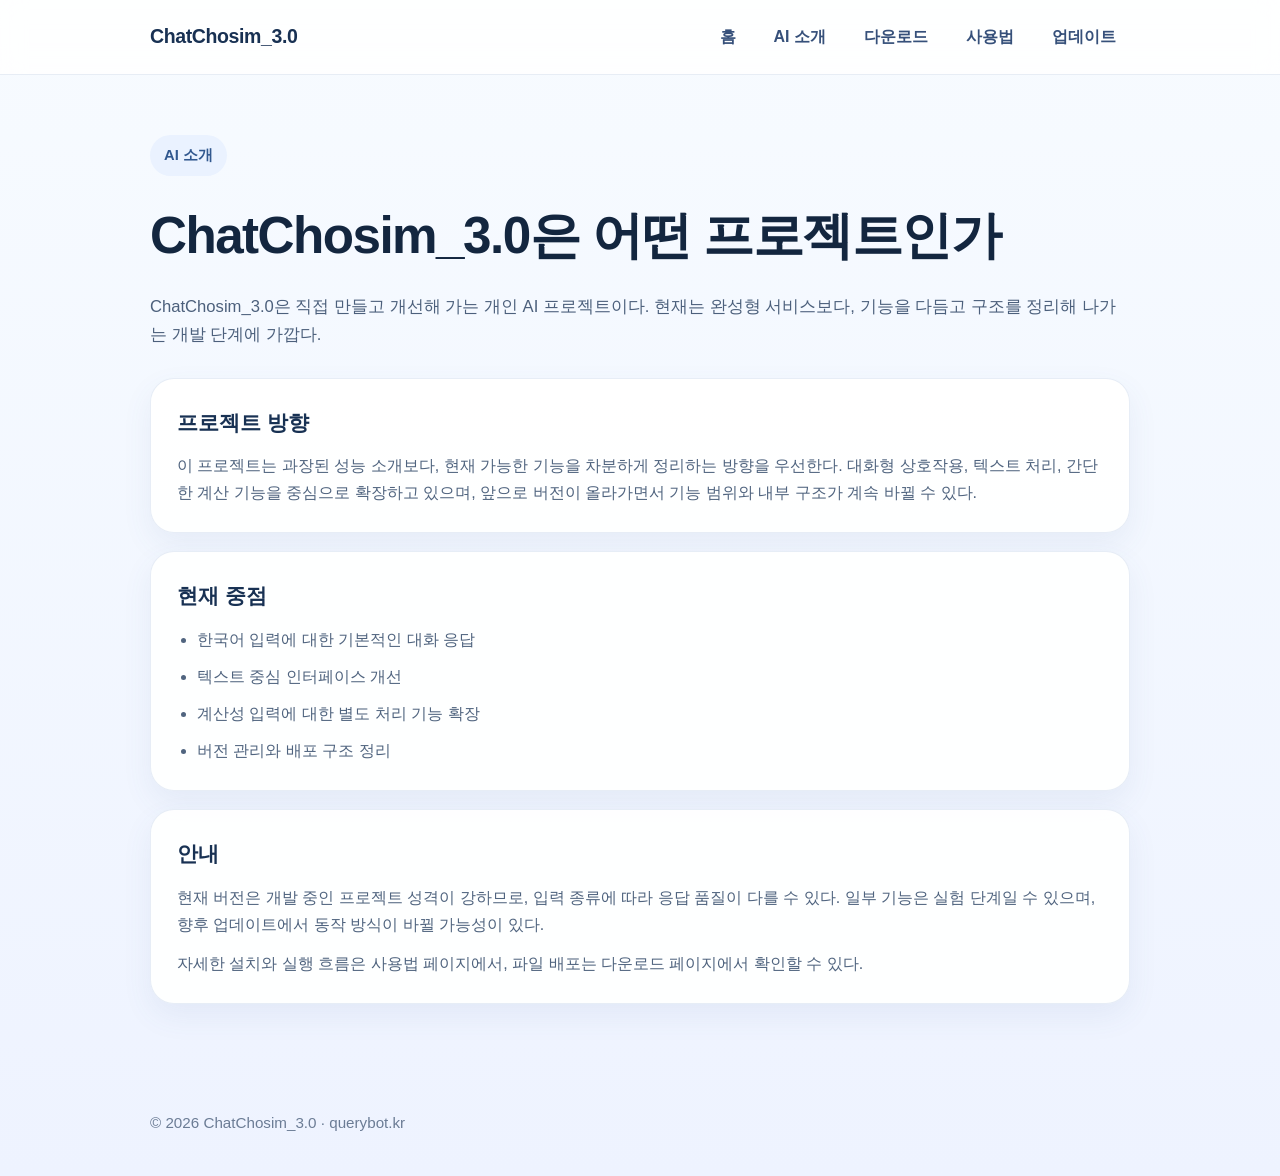
==== about/index.html @ 6b3f167e "Add introduction page for ChatChosim_3.0 project This file serves as the introduction page for the C" ====
<!DOCTYPE html>
<html lang="ko">
<head>
  <meta charset="UTF-8" />
  <meta name="viewport" content="width=device-width, initial-scale=1.0" />
  <title>AI 소개 | ChatChosim_3.0</title>
  <meta name="description" content="ChatChosim_3.0 프로젝트 소개 페이지입니다." />
  <style>
    * { box-sizing: border-box; }

    body {
      margin: 0;
      font-family: "Malgun Gothic", "Apple SD Gothic Neo", sans-serif;
      background: linear-gradient(180deg, #f7fbff 0%, #eef3ff 100%);
      color: #1f2a44;
      line-height: 1.7;
    }

    a { color: inherit; text-decoration: none; }

    .container {
      width: min(980px, calc(100% - 40px));
      margin: 0 auto;
    }

    header {
      position: sticky;
      top: 0;
      z-index: 1000;
      background: rgba(255, 255, 255, 0.82);
      backdrop-filter: blur(12px);
      border-bottom: 1px solid rgba(130, 153, 198, 0.18);
    }

    .header-inner {
      min-height: 74px;
      display: flex;
      align-items: center;
      justify-content: space-between;
      gap: 18px;
    }

    .brand {
      font-size: 1.22rem;
      font-weight: 800;
      letter-spacing: -0.02em;
      color: #183153;
    }

    nav {
      display: flex;
      flex-wrap: wrap;
      gap: 10px;
    }

    nav a {
      padding: 10px 14px;
      border-radius: 12px;
      font-weight: 700;
      color: #36507a;
      transition: background 0.2s ease, transform 0.2s ease;
    }

    nav a:hover {
      background: rgba(99, 124, 173, 0.12);
      transform: translateY(-1px);
    }

    main {
      padding: 60px 0 80px;
    }

    .page-head {
      margin-bottom: 28px;
    }

    .eyebrow {
      display: inline-block;
      padding: 8px 14px;
      border-radius: 999px;
      background: #eaf2ff;
      color: #31588f;
      font-size: 0.92rem;
      font-weight: 800;
      margin-bottom: 16px;
    }

    h1 {
      margin: 0 0 14px;
      font-size: clamp(2rem, 4vw, 3.2rem);
      letter-spacing: -0.03em;
      color: #13263f;
    }

    .lead {
      margin: 0;
      color: #4c607c;
      font-size: 1.04rem;
    }

    .panel {
      background: rgba(255, 255, 255, 0.92);
      border: 1px solid rgba(148, 171, 215, 0.22);
      border-radius: 24px;
      padding: 26px;
      box-shadow: 0 12px 30px rgba(78, 104, 158, 0.08);
      margin-top: 18px;
    }

    .panel h2 {
      margin: 0 0 12px;
      font-size: 1.3rem;
      color: #183153;
    }

    .panel p {
      margin: 0;
      color: #50647f;
    }

    .panel p + p {
      margin-top: 12px;
    }

    ul {
      margin: 0;
      padding-left: 20px;
      color: #50647f;
    }

    li + li {
      margin-top: 10px;
    }

    footer {
      padding: 26px 0 40px;
      color: #6b7c95;
      font-size: 0.95rem;
    }

    @media (max-width: 960px) {
      .header-inner {
        flex-direction: column;
        justify-content: center;
        padding: 14px 0;
      }

      nav {
        justify-content: center;
      }
    }
  </style>
</head>
<body>
  <header>
    <div class="container header-inner">
      <a href="/" class="brand">ChatChosim_3.0</a>
      <nav>
        <a href="/">홈</a>
        <a href="/about">AI 소개</a>
        <a href="/download">다운로드</a>
        <a href="/guide">사용법</a>
        <a href="/changelog">업데이트</a>
      </nav>
    </div>
  </header>

  <main>
    <div class="container">
      <div class="page-head">
        <div class="eyebrow">AI 소개</div>
        <h1>ChatChosim_3.0은 어떤 프로젝트인가</h1>
        <p class="lead">
          ChatChosim_3.0은 직접 만들고 개선해 가는 개인 AI 프로젝트이다.
          현재는 완성형 서비스보다, 기능을 다듬고 구조를 정리해 나가는 개발 단계에 가깝다.
        </p>
      </div>

      <section class="panel">
        <h2>프로젝트 방향</h2>
        <p>
          이 프로젝트는 과장된 성능 소개보다, 현재 가능한 기능을 차분하게 정리하는 방향을 우선한다.
          대화형 상호작용, 텍스트 처리, 간단한 계산 기능을 중심으로 확장하고 있으며,
          앞으로 버전이 올라가면서 기능 범위와 내부 구조가 계속 바뀔 수 있다.
        </p>
      </section>

      <section class="panel">
        <h2>현재 중점</h2>
        <ul>
          <li>한국어 입력에 대한 기본적인 대화 응답</li>
          <li>텍스트 중심 인터페이스 개선</li>
          <li>계산성 입력에 대한 별도 처리 기능 확장</li>
          <li>버전 관리와 배포 구조 정리</li>
        </ul>
      </section>

      <section class="panel">
        <h2>안내</h2>
        <p>
          현재 버전은 개발 중인 프로젝트 성격이 강하므로, 입력 종류에 따라 응답 품질이 다를 수 있다.
          일부 기능은 실험 단계일 수 있으며, 향후 업데이트에서 동작 방식이 바뀔 가능성이 있다.
        </p>
        <p>
          자세한 설치와 실행 흐름은 사용법 페이지에서, 파일 배포는 다운로드 페이지에서 확인할 수 있다.
        </p>
      </section>
    </div>
  </main>

  <footer>
    <div class="container">
      © 2026 ChatChosim_3.0 · querybot.kr
    </div>
  </footer>
</body>
</html>
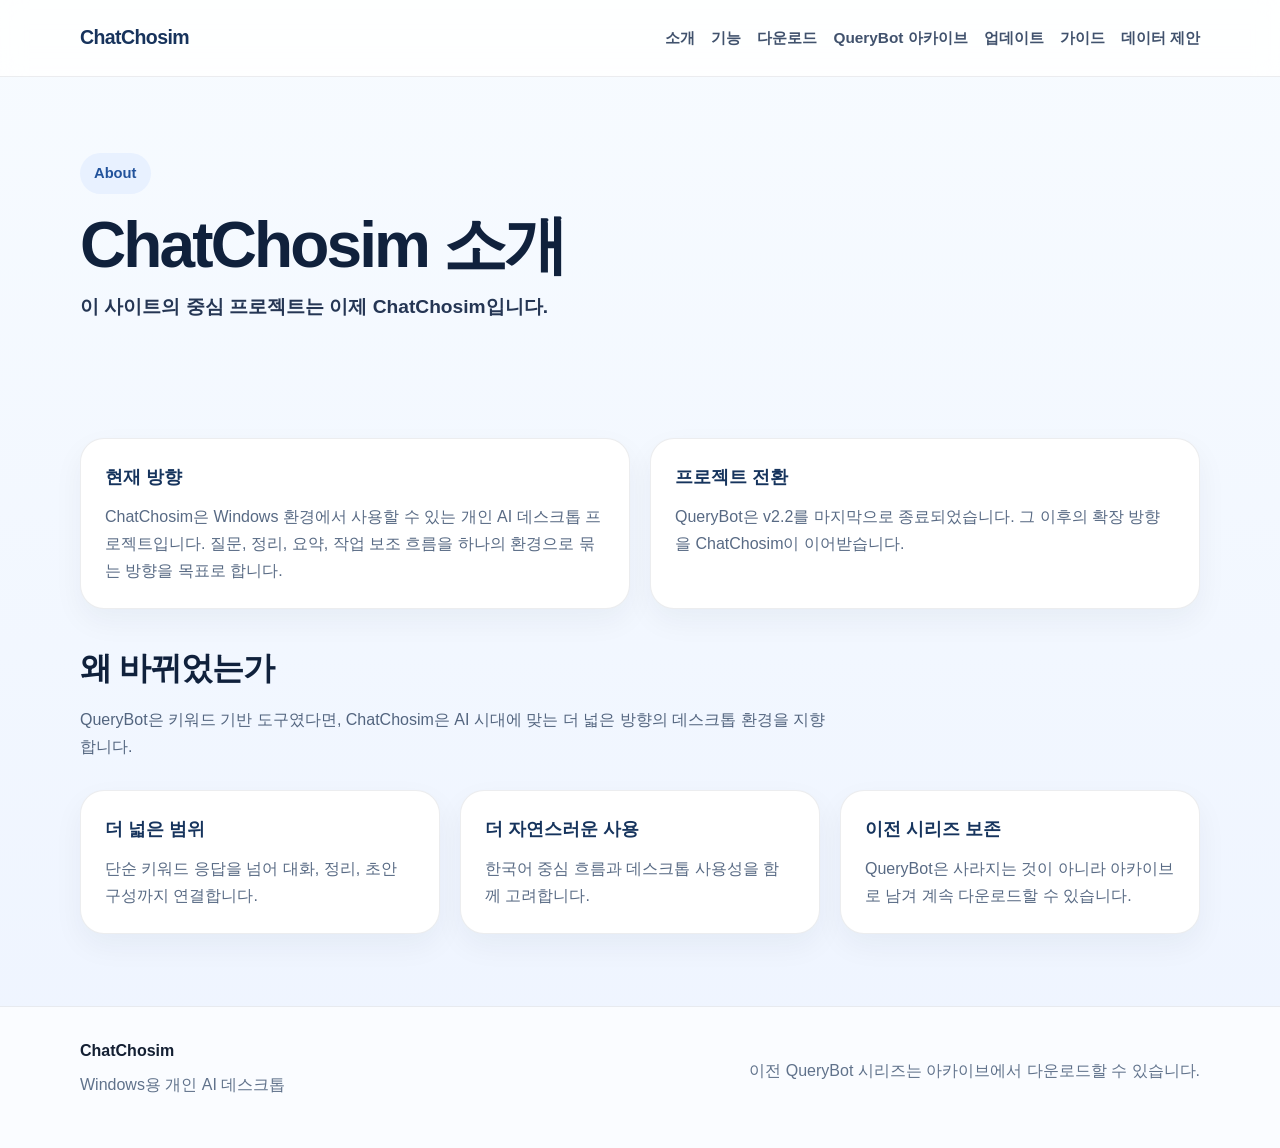
==== commit 8d8d7593: "Update index.html for ChatChosim project" ====
--- a/about/index.html
+++ b/about/index.html
@@ -3,214 +3,84 @@
 <head>
   <meta charset="UTF-8" />
   <meta name="viewport" content="width=device-width, initial-scale=1.0" />
-  <title>AI 소개 | ChatChosim_3.0</title>
-  <meta name="description" content="ChatChosim_3.0 프로젝트 소개 페이지입니다." />
-  <style>
-    * { box-sizing: border-box; }
-
-    body {
-      margin: 0;
-      font-family: "Malgun Gothic", "Apple SD Gothic Neo", sans-serif;
-      background: linear-gradient(180deg, #f7fbff 0%, #eef3ff 100%);
-      color: #1f2a44;
-      line-height: 1.7;
-    }
-
-    a { color: inherit; text-decoration: none; }
-
-    .container {
-      width: min(980px, calc(100% - 40px));
-      margin: 0 auto;
-    }
-
-    header {
-      position: sticky;
-      top: 0;
-      z-index: 1000;
-      background: rgba(255, 255, 255, 0.82);
-      backdrop-filter: blur(12px);
-      border-bottom: 1px solid rgba(130, 153, 198, 0.18);
-    }
-
-    .header-inner {
-      min-height: 74px;
-      display: flex;
-      align-items: center;
-      justify-content: space-between;
-      gap: 18px;
-    }
-
-    .brand {
-      font-size: 1.22rem;
-      font-weight: 800;
-      letter-spacing: -0.02em;
-      color: #183153;
-    }
-
-    nav {
-      display: flex;
-      flex-wrap: wrap;
-      gap: 10px;
-    }
-
-    nav a {
-      padding: 10px 14px;
-      border-radius: 12px;
-      font-weight: 700;
-      color: #36507a;
-      transition: background 0.2s ease, transform 0.2s ease;
-    }
-
-    nav a:hover {
-      background: rgba(99, 124, 173, 0.12);
-      transform: translateY(-1px);
-    }
-
-    main {
-      padding: 60px 0 80px;
-    }
-
-    .page-head {
-      margin-bottom: 28px;
-    }
-
-    .eyebrow {
-      display: inline-block;
-      padding: 8px 14px;
-      border-radius: 999px;
-      background: #eaf2ff;
-      color: #31588f;
-      font-size: 0.92rem;
-      font-weight: 800;
-      margin-bottom: 16px;
-    }
-
-    h1 {
-      margin: 0 0 14px;
-      font-size: clamp(2rem, 4vw, 3.2rem);
-      letter-spacing: -0.03em;
-      color: #13263f;
-    }
-
-    .lead {
-      margin: 0;
-      color: #4c607c;
-      font-size: 1.04rem;
-    }
-
-    .panel {
-      background: rgba(255, 255, 255, 0.92);
-      border: 1px solid rgba(148, 171, 215, 0.22);
-      border-radius: 24px;
-      padding: 26px;
-      box-shadow: 0 12px 30px rgba(78, 104, 158, 0.08);
-      margin-top: 18px;
-    }
-
-    .panel h2 {
-      margin: 0 0 12px;
-      font-size: 1.3rem;
-      color: #183153;
-    }
-
-    .panel p {
-      margin: 0;
-      color: #50647f;
-    }
-
-    .panel p + p {
-      margin-top: 12px;
-    }
-
-    ul {
-      margin: 0;
-      padding-left: 20px;
-      color: #50647f;
-    }
-
-    li + li {
-      margin-top: 10px;
-    }
-
-    footer {
-      padding: 26px 0 40px;
-      color: #6b7c95;
-      font-size: 0.95rem;
-    }
-
-    @media (max-width: 960px) {
-      .header-inner {
-        flex-direction: column;
-        justify-content: center;
-        padding: 14px 0;
-      }
-
-      nav {
-        justify-content: center;
-      }
-    }
-  </style>
+  <title>소개 | ChatChosim</title>
+  <meta name="description" content="ChatChosim 프로젝트 소개와 QueryBot에서 ChatChosim으로 이어진 방향을 설명합니다." />
+  <link rel="canonical" href="https://querybot.kr/about/" />
+  <link rel="stylesheet" href="/style.css" />
 </head>
 <body>
-  <header>
-    <div class="container header-inner">
-      <a href="/" class="brand">ChatChosim_3.0</a>
-      <nav>
-        <a href="/">홈</a>
-        <a href="/about">AI 소개</a>
-        <a href="/download">다운로드</a>
-        <a href="/guide">사용법</a>
-        <a href="/changelog">업데이트</a>
+  <header class="site-header">
+    <div class="container nav-wrap">
+      <a class="brand" href="/">ChatChosim</a>
+      <nav class="nav">
+        <a href="/about/">소개</a>
+        <a href="/features/">기능</a>
+        <a href="/download/">다운로드</a>
+        <a href="/archive/">QueryBot 아카이브</a>
+        <a href="/changelog/">업데이트</a>
+        <a href="/guide/">가이드</a>
+        <a href="/contribute/">데이터 제안</a>
       </nav>
     </div>
   </header>
 
   <main>
-    <div class="container">
-      <div class="page-head">
-        <div class="eyebrow">AI 소개</div>
-        <h1>ChatChosim_3.0은 어떤 프로젝트인가</h1>
-        <p class="lead">
-          ChatChosim_3.0은 직접 만들고 개선해 가는 개인 AI 프로젝트이다.
-          현재는 완성형 서비스보다, 기능을 다듬고 구조를 정리해 나가는 개발 단계에 가깝다.
-        </p>
+    <section class="page-hero">
+      <div class="container">
+        <span class="eyebrow">About</span>
+        <h1>ChatChosim 소개</h1>
+        <p class="lead">이 사이트의 중심 프로젝트는 이제 ChatChosim입니다.</p>
       </div>
+    </section>
 
-      <section class="panel">
-        <h2>프로젝트 방향</h2>
-        <p>
-          이 프로젝트는 과장된 성능 소개보다, 현재 가능한 기능을 차분하게 정리하는 방향을 우선한다.
-          대화형 상호작용, 텍스트 처리, 간단한 계산 기능을 중심으로 확장하고 있으며,
-          앞으로 버전이 올라가면서 기능 범위와 내부 구조가 계속 바뀔 수 있다.
-        </p>
-      </section>
+    <section class="section">
+      <div class="container">
+        <div class="grid two">
+          <div class="panel">
+            <h3>현재 방향</h3>
+            <p>
+              ChatChosim은 Windows 환경에서 사용할 수 있는 개인 AI 데스크톱 프로젝트입니다.
+              질문, 정리, 요약, 작업 보조 흐름을 하나의 환경으로 묶는 방향을 목표로 합니다.
+            </p>
+          </div>
+          <div class="panel">
+            <h3>프로젝트 전환</h3>
+            <p>
+              QueryBot은 v2.2를 마지막으로 종료되었습니다.
+              그 이후의 확장 방향을 ChatChosim이 이어받습니다.
+            </p>
+          </div>
+        </div>
 
-      <section class="panel">
-        <h2>현재 중점</h2>
-        <ul>
-          <li>한국어 입력에 대한 기본적인 대화 응답</li>
-          <li>텍스트 중심 인터페이스 개선</li>
-          <li>계산성 입력에 대한 별도 처리 기능 확장</li>
-          <li>버전 관리와 배포 구조 정리</li>
-        </ul>
-      </section>
+        <div class="section-heading" style="margin-top:32px;">
+          <h2>왜 바뀌었는가</h2>
+          <p>
+            QueryBot은 키워드 기반 도구였다면, ChatChosim은 AI 시대에 맞는 더 넓은 방향의 데스크톱 환경을 지향합니다.
+          </p>
+        </div>
 
-      <section class="panel">
-        <h2>안내</h2>
-        <p>
-          현재 버전은 개발 중인 프로젝트 성격이 강하므로, 입력 종류에 따라 응답 품질이 다를 수 있다.
-          일부 기능은 실험 단계일 수 있으며, 향후 업데이트에서 동작 방식이 바뀔 가능성이 있다.
-        </p>
-        <p>
-          자세한 설치와 실행 흐름은 사용법 페이지에서, 파일 배포는 다운로드 페이지에서 확인할 수 있다.
-        </p>
-      </section>
-    </div>
+        <div class="grid three">
+          <div class="info-card">
+            <h3>더 넓은 범위</h3>
+            <p>단순 키워드 응답을 넘어 대화, 정리, 초안 구성까지 연결합니다.</p>
+          </div>
+          <div class="info-card">
+            <h3>더 자연스러운 사용</h3>
+            <p>한국어 중심 흐름과 데스크톱 사용성을 함께 고려합니다.</p>
+          </div>
+          <div class="info-card">
+            <h3>이전 시리즈 보존</h3>
+            <p>QueryBot은 사라지는 것이 아니라 아카이브로 남겨 계속 다운로드할 수 있습니다.</p>
+          </div>
+        </div>
+      </div>
+    </section>
   </main>
 
-  <footer>
-    <div class="container">
-      © 2026 ChatChosim_3.0 · querybot.kr
+  <footer class="site-footer">
+    <div class="container footer-wrap">
+      <div><strong>ChatChosim</strong><p>Windows용 개인 AI 데스크톱</p></div>
+      <div class="footer-right"><p>이전 QueryBot 시리즈는 아카이브에서 다운로드할 수 있습니다.</p></div>
     </div>
   </footer>
 </body>
--- a/style.css
+++ b/style.css
@@ -0,0 +1,590 @@
+* {
+  box-sizing: border-box;
+}
+
+html {
+  scroll-behavior: smooth;
+}
+
+body {
+  margin: 0;
+  font-family: "Pretendard", "Apple SD Gothic Neo", "Malgun Gothic", sans-serif;
+  background: linear-gradient(180deg, #f7fbff 0%, #eef4ff 100%);
+  color: #142033;
+  line-height: 1.7;
+}
+
+a {
+  text-decoration: none;
+  color: inherit;
+}
+
+.container {
+  width: min(1120px, calc(100% - 40px));
+  margin: 0 auto;
+}
+
+.site-header {
+  position: sticky;
+  top: 0;
+  z-index: 50;
+  backdrop-filter: blur(12px);
+  background: rgba(255, 255, 255, 0.82);
+  border-bottom: 1px solid rgba(20, 32, 51, 0.08);
+}
+
+.nav-wrap {
+  min-height: 76px;
+  display: flex;
+  align-items: center;
+  justify-content: space-between;
+  gap: 24px;
+}
+
+.brand {
+  font-size: 1.22rem;
+  font-weight: 800;
+  color: #17335c;
+  letter-spacing: -0.03em;
+}
+
+.nav {
+  display: flex;
+  flex-wrap: wrap;
+  gap: 16px;
+}
+
+.nav a {
+  color: #41526d;
+  font-size: 0.96rem;
+  font-weight: 700;
+}
+
+.nav a:hover {
+  color: #17335c;
+}
+
+.hero {
+  padding: 88px 0 72px;
+}
+
+.hero-grid {
+  display: grid;
+  grid-template-columns: 1.1fr 0.9fr;
+  gap: 36px;
+  align-items: center;
+}
+
+.eyebrow {
+  display: inline-block;
+  margin-bottom: 18px;
+  padding: 8px 14px;
+  border-radius: 999px;
+  background: #e8f1ff;
+  color: #22539c;
+  font-size: 0.92rem;
+  font-weight: 700;
+}
+
+.hero h1,
+.page-hero h1 {
+  margin: 0 0 12px;
+  font-size: clamp(2.7rem, 5vw, 4.8rem);
+  line-height: 1.05;
+  letter-spacing: -0.045em;
+  color: #10213c;
+}
+
+.hero-subtitle,
+.page-hero .lead {
+  margin: 0 0 12px;
+  font-size: 1.2rem;
+  color: #253654;
+  font-weight: 700;
+}
+
+.hero-desc {
+  margin: 0;
+  font-size: 1rem;
+  color: #4a5b76;
+  max-width: 680px;
+}
+
+.hero-actions,
+.page-actions {
+  display: flex;
+  flex-wrap: wrap;
+  gap: 14px;
+  margin-top: 28px;
+}
+
+.btn {
+  display: inline-flex;
+  align-items: center;
+  justify-content: center;
+  min-height: 48px;
+  padding: 0 18px;
+  border-radius: 14px;
+  font-weight: 800;
+  border: 1px solid transparent;
+  transition: 0.18s ease;
+}
+
+.btn:hover {
+  transform: translateY(-1px);
+}
+
+.btn-primary {
+  background: linear-gradient(135deg, #377dff 0%, #6aa7ff 100%);
+  color: #ffffff;
+  box-shadow: 0 10px 24px rgba(55, 125, 255, 0.22);
+}
+
+.btn-secondary {
+  background: #ffffff;
+  color: #1b3560;
+  border-color: rgba(27, 53, 96, 0.12);
+  box-shadow: 0 8px 20px rgba(16, 33, 60, 0.06);
+}
+
+.hero-badges {
+  display: flex;
+  flex-wrap: wrap;
+  gap: 10px;
+  margin-top: 26px;
+}
+
+.hero-badges span {
+  padding: 9px 12px;
+  border-radius: 999px;
+  background: rgba(255, 255, 255, 0.92);
+  color: #4c5d77;
+  font-size: 0.9rem;
+  font-weight: 700;
+  border: 1px solid rgba(20, 32, 51, 0.08);
+}
+
+.hero-card {
+  display: flex;
+  justify-content: center;
+}
+
+.app-window {
+  width: 100%;
+  max-width: 520px;
+  background: #ffffff;
+  border: 1px solid rgba(20, 32, 51, 0.08);
+  border-radius: 28px;
+  overflow: hidden;
+  box-shadow: 0 24px 60px rgba(19, 45, 84, 0.12);
+}
+
+.app-topbar {
+  display: flex;
+  gap: 8px;
+  padding: 14px 16px;
+  background: #f5f8ff;
+  border-bottom: 1px solid rgba(20, 32, 51, 0.06);
+}
+
+.app-topbar span {
+  width: 10px;
+  height: 10px;
+  border-radius: 50%;
+  background: #c7d6f8;
+}
+
+.app-body {
+  display: grid;
+  grid-template-columns: 160px 1fr;
+  min-height: 340px;
+}
+
+.sidebar-mock {
+  background: #f8fbff;
+  border-right: 1px solid rgba(20, 32, 51, 0.06);
+  padding: 18px 14px;
+}
+
+.sidebar-title {
+  font-weight: 800;
+  color: #17335c;
+  margin-bottom: 16px;
+}
+
+.sidebar-item {
+  padding: 10px 12px;
+  border-radius: 12px;
+  color: #4e5d75;
+  font-weight: 700;
+  margin-bottom: 8px;
+}
+
+.sidebar-item.active {
+  background: #e8f1ff;
+  color: #2553a0;
+}
+
+.content-mock {
+  padding: 18px;
+  background: #ffffff;
+}
+
+.mock-card {
+  background: #f7faff;
+  border: 1px solid rgba(20, 32, 51, 0.06);
+  border-radius: 18px;
+  padding: 14px;
+  margin-bottom: 12px;
+}
+
+.mock-card strong {
+  display: block;
+  color: #16345d;
+  margin-bottom: 6px;
+}
+
+.mock-card p {
+  margin: 0;
+  color: #50617c;
+}
+
+.mock-card.highlight {
+  background: linear-gradient(180deg, #eef5ff 0%, #f8fbff 100%);
+}
+
+.mock-row {
+  display: grid;
+  grid-template-columns: repeat(3, 1fr);
+  gap: 10px;
+}
+
+.mini-card {
+  padding: 12px 10px;
+  background: #f7faff;
+  border: 1px solid rgba(20, 32, 51, 0.06);
+  border-radius: 14px;
+  text-align: center;
+  font-weight: 700;
+  color: #4d607c;
+}
+
+.page-hero {
+  padding: 76px 0 30px;
+}
+
+.section {
+  padding: 72px 0;
+}
+
+.section.alt {
+  background: rgba(255, 255, 255, 0.58);
+  border-top: 1px solid rgba(20, 32, 51, 0.04);
+  border-bottom: 1px solid rgba(20, 32, 51, 0.04);
+}
+
+.section-heading {
+  max-width: 760px;
+  margin-bottom: 30px;
+}
+
+.section-heading h2 {
+  margin: 0 0 10px;
+  font-size: 2rem;
+  color: #10213c;
+  letter-spacing: -0.03em;
+}
+
+.section-heading p,
+.page-hero p {
+  margin: 0;
+  color: #53657f;
+  font-size: 1rem;
+}
+
+.grid {
+  display: grid;
+  gap: 20px;
+}
+
+.grid.two {
+  grid-template-columns: repeat(2, 1fr);
+}
+
+.grid.three {
+  grid-template-columns: repeat(3, 1fr);
+}
+
+.grid.four {
+  grid-template-columns: repeat(4, 1fr);
+}
+
+.info-card,
+.feature-card,
+.archive-card,
+.roadmap-card,
+.download-card,
+.panel,
+.faq-item,
+.form-card {
+  background: #ffffff;
+  border: 1px solid rgba(20, 32, 51, 0.08);
+  border-radius: 24px;
+  padding: 24px;
+  box-shadow: 0 12px 30px rgba(16, 33, 60, 0.05);
+}
+
+.card-link:hover {
+  transform: translateY(-2px);
+}
+
+.info-card h3,
+.feature-card h3,
+.archive-card h3,
+.download-card h3,
+.panel h3 {
+  margin: 0 0 10px;
+  color: #16345d;
+  font-size: 1.1rem;
+}
+
+.info-card p,
+.feature-card p,
+.archive-card p,
+.download-card p,
+.panel p {
+  margin: 0;
+  color: #586a84;
+}
+
+.download-main {
+  display: grid;
+  grid-template-columns: 1.15fr 0.85fr;
+  gap: 22px;
+}
+
+.download-card.featured {
+  background: linear-gradient(180deg, #ffffff 0%, #f7fbff 100%);
+}
+
+.tag,
+.version-badge {
+  display: inline-block;
+  margin-bottom: 14px;
+  padding: 7px 11px;
+  border-radius: 999px;
+  font-size: 0.85rem;
+  font-weight: 800;
+}
+
+.tag {
+  background: #e8f1ff;
+  color: #2553a0;
+}
+
+.tag-gray {
+  background: #eef1f5;
+  color: #556274;
+}
+
+.download-list,
+.clean-list {
+  margin: 16px 0 22px;
+  padding-left: 18px;
+  color: #51637d;
+}
+
+.archive-note {
+  margin-bottom: 20px;
+  padding: 15px 18px;
+  background: #ffffff;
+  border: 1px solid rgba(20, 32, 51, 0.08);
+  border-radius: 16px;
+  color: #51637d;
+  font-weight: 700;
+}
+
+.version-badge {
+  background: #edf5ff;
+  color: #21539e;
+}
+
+.version-badge.version-old {
+  background: #f1f4f8;
+  color: #5d6c7d;
+}
+
+.roadmap-card {
+  text-align: center;
+  font-weight: 800;
+  color: #23416f;
+  min-height: 90px;
+  display: flex;
+  align-items: center;
+  justify-content: center;
+}
+
+.faq-list {
+  display: grid;
+  gap: 14px;
+}
+
+.faq-item summary {
+  cursor: pointer;
+  font-weight: 800;
+  color: #17335c;
+  list-style: none;
+}
+
+.faq-item summary::-webkit-details-marker {
+  display: none;
+}
+
+.faq-item p {
+  margin: 12px 0 0;
+  color: #5a6c86;
+}
+
+.notice {
+  margin-top: 18px;
+  padding: 14px 16px;
+  border-radius: 16px;
+  background: #f4f8ff;
+  border: 1px solid rgba(55, 125, 255, 0.12);
+  color: #46607d;
+  font-weight: 700;
+}
+
+.form-grid {
+  display: grid;
+  gap: 16px;
+}
+
+.form-group label {
+  display: block;
+  margin-bottom: 8px;
+  font-weight: 800;
+  color: #16345d;
+}
+
+.form-group input,
+.form-group textarea,
+.form-group select {
+  width: 100%;
+  padding: 14px 16px;
+  border: 1px solid rgba(20, 32, 51, 0.12);
+  border-radius: 14px;
+  font: inherit;
+  color: #16345d;
+  background: #ffffff;
+}
+
+.form-group textarea {
+  min-height: 160px;
+  resize: vertical;
+}
+
+.helper {
+  margin-top: 6px;
+  font-size: 0.92rem;
+  color: #60728b;
+}
+
+.page-list {
+  display: grid;
+  gap: 14px;
+}
+
+.page-list a {
+  display: block;
+  padding: 18px 20px;
+  border-radius: 18px;
+  background: #ffffff;
+  border: 1px solid rgba(20, 32, 51, 0.08);
+  box-shadow: 0 10px 24px rgba(16, 33, 60, 0.04);
+  font-weight: 800;
+  color: #17335c;
+}
+
+.page-list span {
+  display: block;
+  margin-top: 6px;
+  font-weight: 600;
+  color: #5d6f89;
+}
+
+.site-footer {
+  padding: 30px 0 50px;
+  border-top: 1px solid rgba(20, 32, 51, 0.08);
+  background: rgba(255, 255, 255, 0.72);
+}
+
+.footer-wrap {
+  display: flex;
+  justify-content: space-between;
+  gap: 20px;
+  align-items: center;
+}
+
+.footer-wrap p {
+  margin: 6px 0 0;
+  color: #60728b;
+}
+
+.footer-right {
+  text-align: right;
+}
+
+@media (max-width: 980px) {
+  .hero-grid,
+  .download-main,
+  .grid.two,
+  .grid.three,
+  .grid.four {
+    grid-template-columns: 1fr;
+  }
+
+  .nav-wrap {
+    flex-direction: column;
+    align-items: flex-start;
+    padding: 14px 0;
+  }
+
+  .footer-wrap {
+    flex-direction: column;
+    align-items: flex-start;
+  }
+
+  .footer-right {
+    text-align: left;
+  }
+}
+
+@media (max-width: 720px) {
+  .hero {
+    padding: 64px 0 56px;
+  }
+
+  .page-hero,
+  .section {
+    padding: 56px 0;
+  }
+
+  .app-body {
+    grid-template-columns: 1fr;
+  }
+
+  .sidebar-mock {
+    border-right: 0;
+    border-bottom: 1px solid rgba(20, 32, 51, 0.06);
+  }
+
+  .hero-subtitle,
+  .page-hero .lead {
+    font-size: 1.06rem;
+  }
+
+  .section-heading h2 {
+    font-size: 1.6rem;
+  }
+}
